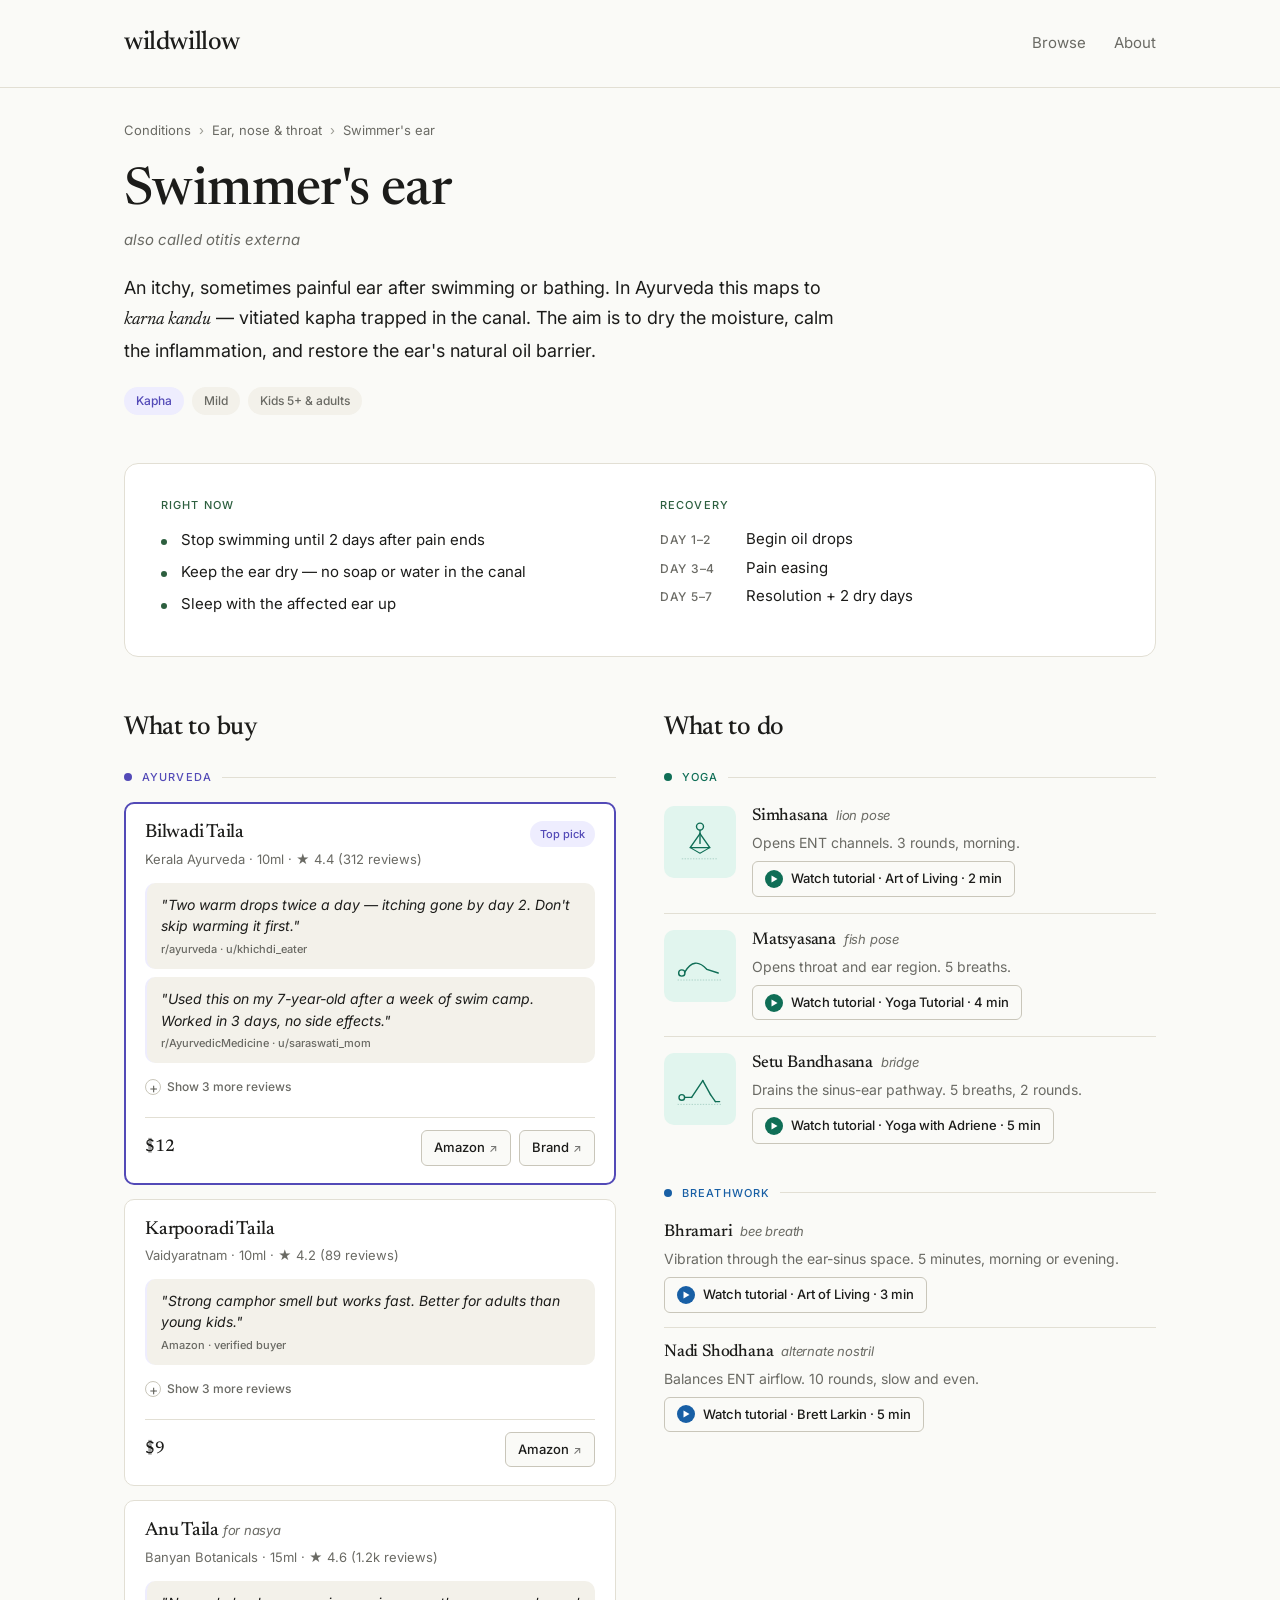
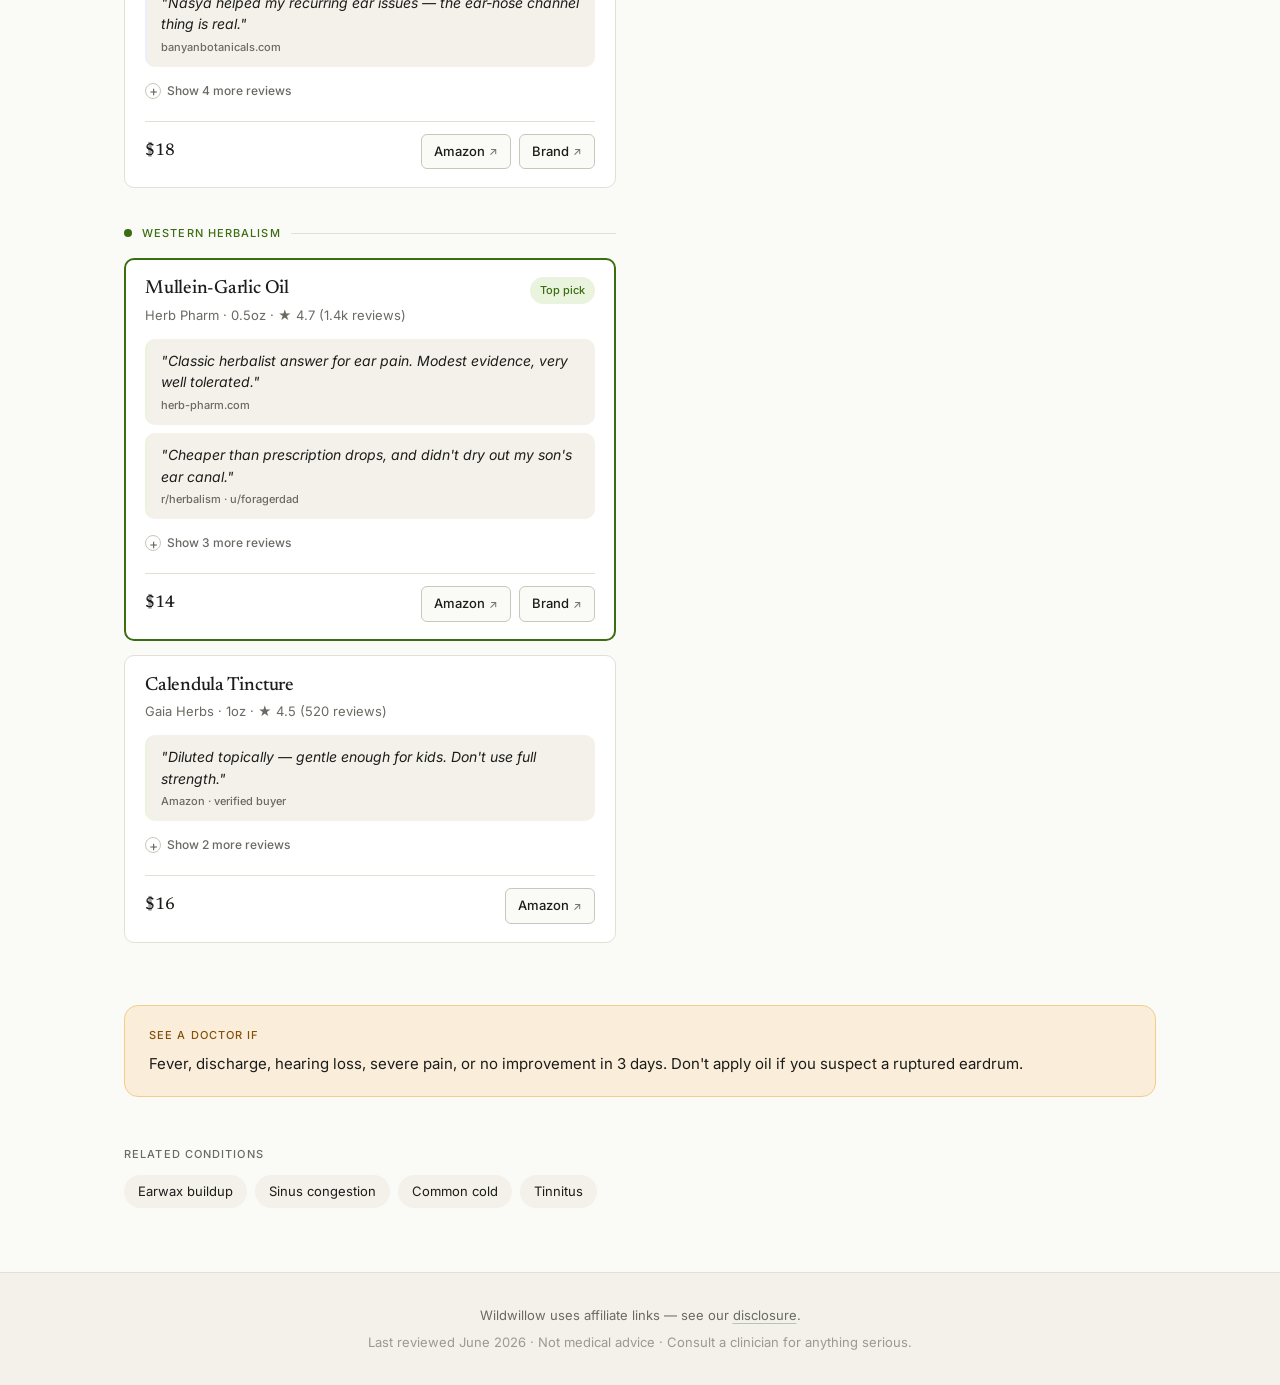
==== swimmers-ear.html @ ef9f28b6 "Add files via upload" ====
<!DOCTYPE html>
<html lang="en">
<head>
  <meta charset="UTF-8">
  <meta name="viewport" content="width=device-width, initial-scale=1.0">
  <title>Swimmer's ear — wildwillow</title>
  <meta name="description" content="Natural and integrative remedies for swimmer's ear in children — ayurveda, western herbalism, yoga and breathwork.">
  <link rel="preconnect" href="https://fonts.googleapis.com">
  <link rel="preconnect" href="https://fonts.gstatic.com" crossorigin>
  <link href="https://fonts.googleapis.com/css2?family=Newsreader:opsz,wght@6..72,400;6..72,500;6..72,600&family=Inter:wght@400;500;600&display=swap" rel="stylesheet">
  <link rel="stylesheet" href="styles.css">
</head>
<body>

  <header class="site-header">
    <div class="container header-inner">
      <a href="index.html" class="logo">wildwillow</a>
      <nav class="site-nav">
        <a href="index.html">Browse</a>
        <a href="#">About</a>
      </nav>
    </div>
  </header>

  <main class="container">

    <nav class="breadcrumb" aria-label="Breadcrumb">
      <a href="index.html">Conditions</a>
      <span class="sep">›</span>
      <a href="#">Ear, nose &amp; throat</a>
      <span class="sep">›</span>
      <span aria-current="page">Swimmer's ear</span>
    </nav>

    <header class="condition-header">
      <h1>Swimmer's ear</h1>
      <p class="also-known-as">also called otitis externa</p>
      <p class="description">
        An itchy, sometimes painful ear after swimming or bathing. In Ayurveda this maps to <em>karna kandu</em> — vitiated kapha trapped in the canal. The aim is to dry the moisture, calm the inflammation, and restore the ear's natural oil barrier.
      </p>
      <div class="tags">
        <span class="tag tag-dosha">Kapha</span>
        <span class="tag">Mild</span>
        <span class="tag">Kids 5+ &amp; adults</span>
      </div>
    </header>

    <div class="prelude-grid">
      <section class="prelude-block">
        <p class="section-label">Right now</p>
        <ul class="bullet-list">
          <li>Stop swimming until 2 days after pain ends</li>
          <li>Keep the ear dry — no soap or water in the canal</li>
          <li>Sleep with the affected ear up</li>
        </ul>
      </section>
      <section class="prelude-block">
        <p class="section-label">Recovery</p>
        <ol class="timeline">
          <li><span class="day">Day 1–2</span><span class="event">Begin oil drops</span></li>
          <li><span class="day">Day 3–4</span><span class="event">Pain easing</span></li>
          <li><span class="day">Day 5–7</span><span class="event">Resolution + 2 dry days</span></li>
        </ol>
      </section>
    </div>

    <div class="results-grid">

      <section class="column">
        <h2 class="column-title">What to buy</h2>

        <div class="modality" data-modality="ayurveda">
          <header class="modality-header">
            <span class="modality-dot"></span>
            <span class="modality-name">Ayurveda</span>
            <span class="modality-rule"></span>
          </header>

          <article class="product top-pick">
            <header class="product-header">
              <div>
                <h3>Bilwadi Taila</h3>
                <p class="product-meta">Kerala Ayurveda · 10ml · ★ 4.4 (312 reviews)</p>
              </div>
              <span class="pill pill-top">Top pick</span>
            </header>

            <div class="reviews">
              <blockquote class="review">
                <p>"Two warm drops twice a day — itching gone by day 2. Don't skip warming it first."</p>
                <cite>r/ayurveda · u/khichdi_eater</cite>
              </blockquote>
              <blockquote class="review">
                <p>"Used this on my 7-year-old after a week of swim camp. Worked in 3 days, no side effects."</p>
                <cite>r/AyurvedicMedicine · u/saraswati_mom</cite>
              </blockquote>
              <details class="more-reviews">
                <summary>Show 3 more reviews</summary>
                <blockquote class="review">
                  <p>"Authentic Ashtanga Hridaya formulation. Sesame base coats the canal effectively."</p>
                  <cite>keralaayurveda.us</cite>
                </blockquote>
                <blockquote class="review">
                  <p>"Pediatrician approved this as a follow-up after antibiotics didn't fully clear it."</p>
                  <cite>r/ParentingNatural · u/three_kids_mom</cite>
                </blockquote>
                <blockquote class="review">
                  <p>"Strong smell from the wood apple. Worth it — daughter said the itch stopped overnight."</p>
                  <cite>r/ayurveda · u/herbal_dad</cite>
                </blockquote>
              </details>
            </div>

            <footer class="product-footer">
              <span class="price">$12</span>
              <div class="cta-row">
                <a class="cta" href="https://www.amazon.com/s?k=bilwadi+taila+kerala+ayurveda" target="_blank" rel="noopener">Amazon <span class="arrow">↗</span></a>
                <a class="cta" href="https://keralaayurveda.us" target="_blank" rel="noopener">Brand <span class="arrow">↗</span></a>
              </div>
            </footer>
          </article>

          <article class="product">
            <header class="product-header">
              <div>
                <h3>Karpooradi Taila</h3>
                <p class="product-meta">Vaidyaratnam · 10ml · ★ 4.2 (89 reviews)</p>
              </div>
            </header>

            <div class="reviews">
              <blockquote class="review">
                <p>"Strong camphor smell but works fast. Better for adults than young kids."</p>
                <cite>Amazon · verified buyer</cite>
              </blockquote>
              <details class="more-reviews">
                <summary>Show 3 more reviews</summary>
                <blockquote class="review">
                  <p>"More heating than bilwadi. I use it when there's actual pain, not just itching."</p>
                  <cite>r/ayurveda · u/agni_researcher</cite>
                </blockquote>
                <blockquote class="review">
                  <p>"Traditional Kerala preparation. Camphor and clove combine for fast pain relief."</p>
                  <cite>vaidyaratnam.com</cite>
                </blockquote>
                <blockquote class="review">
                  <p>"Pain relief in hours, not days. My go-to for acute ear discomfort."</p>
                  <cite>Amazon · verified buyer</cite>
                </blockquote>
              </details>
            </div>

            <footer class="product-footer">
              <span class="price">$9</span>
              <div class="cta-row">
                <a class="cta" href="https://www.amazon.com/s?k=karpooradi+taila" target="_blank" rel="noopener">Amazon <span class="arrow">↗</span></a>
              </div>
            </footer>
          </article>

          <article class="product">
            <header class="product-header">
              <div>
                <h3>Anu Taila <span class="qualifier">for nasya</span></h3>
                <p class="product-meta">Banyan Botanicals · 15ml · ★ 4.6 (1.2k reviews)</p>
              </div>
            </header>

            <div class="reviews">
              <blockquote class="review">
                <p>"Nasya helped my recurring ear issues — the ear-nose channel thing is real."</p>
                <cite>banyanbotanicals.com</cite>
              </blockquote>
              <details class="more-reviews">
                <summary>Show 4 more reviews</summary>
                <blockquote class="review">
                  <p>"Don't expect immediate ear relief — this is preventive maintenance, not acute treatment."</p>
                  <cite>r/ayurveda · u/dosha_balanced</cite>
                </blockquote>
                <blockquote class="review">
                  <p>"Used daily during monsoon season, no more sinus issues that lead to ear problems."</p>
                  <cite>Amazon · verified buyer</cite>
                </blockquote>
                <blockquote class="review">
                  <p>"The 33-herb formulation is the real deal. Smell is distinctive but tolerable."</p>
                  <cite>r/AyurvedicMedicine · u/vata_practitioner</cite>
                </blockquote>
                <blockquote class="review">
                  <p>"Daily ritual transformed my chronic ENT issues. Takes a few weeks to feel the shift."</p>
                  <cite>banyanbotanicals.com</cite>
                </blockquote>
              </details>
            </div>

            <footer class="product-footer">
              <span class="price">$18</span>
              <div class="cta-row">
                <a class="cta" href="https://www.amazon.com/s?k=anu+taila+banyan+botanicals" target="_blank" rel="noopener">Amazon <span class="arrow">↗</span></a>
                <a class="cta" href="https://www.banyanbotanicals.com" target="_blank" rel="noopener">Brand <span class="arrow">↗</span></a>
              </div>
            </footer>
          </article>
        </div>

        <div class="modality" data-modality="herbalism">
          <header class="modality-header">
            <span class="modality-dot"></span>
            <span class="modality-name">Western herbalism</span>
            <span class="modality-rule"></span>
          </header>

          <article class="product top-pick">
            <header class="product-header">
              <div>
                <h3>Mullein-Garlic Oil</h3>
                <p class="product-meta">Herb Pharm · 0.5oz · ★ 4.7 (1.4k reviews)</p>
              </div>
              <span class="pill pill-top">Top pick</span>
            </header>

            <div class="reviews">
              <blockquote class="review">
                <p>"Classic herbalist answer for ear pain. Modest evidence, very well tolerated."</p>
                <cite>herb-pharm.com</cite>
              </blockquote>
              <blockquote class="review">
                <p>"Cheaper than prescription drops, and didn't dry out my son's ear canal."</p>
                <cite>r/herbalism · u/foragerdad</cite>
              </blockquote>
              <details class="more-reviews">
                <summary>Show 3 more reviews</summary>
                <blockquote class="review">
                  <p>"Our pediatrician actually recommended this for non-severe cases."</p>
                  <cite>r/Parenting · u/two_under_three</cite>
                </blockquote>
                <blockquote class="review">
                  <p>"Garlic smell is strong but kids tolerate it. Glycerin base feels soothing."</p>
                  <cite>Amazon · verified buyer</cite>
                </blockquote>
                <blockquote class="review">
                  <p>"Used at first sign of discomfort. Stops it from becoming a full infection."</p>
                  <cite>r/AlternativeHealth · u/herbalist_mom</cite>
                </blockquote>
              </details>
            </div>

            <footer class="product-footer">
              <span class="price">$14</span>
              <div class="cta-row">
                <a class="cta" href="https://www.amazon.com/s?k=mullein+garlic+oil+herb+pharm" target="_blank" rel="noopener">Amazon <span class="arrow">↗</span></a>
                <a class="cta" href="https://www.herb-pharm.com" target="_blank" rel="noopener">Brand <span class="arrow">↗</span></a>
              </div>
            </footer>
          </article>

          <article class="product">
            <header class="product-header">
              <div>
                <h3>Calendula Tincture</h3>
                <p class="product-meta">Gaia Herbs · 1oz · ★ 4.5 (520 reviews)</p>
              </div>
            </header>

            <div class="reviews">
              <blockquote class="review">
                <p>"Diluted topically — gentle enough for kids. Don't use full strength."</p>
                <cite>Amazon · verified buyer</cite>
              </blockquote>
              <details class="more-reviews">
                <summary>Show 2 more reviews</summary>
                <blockquote class="review">
                  <p>"External use only around the ear region. Anti-inflammatory and soothing."</p>
                  <cite>r/herbalism · u/wildcrafter</cite>
                </blockquote>
                <blockquote class="review">
                  <p>"Worked for my toddler's red, irritated ear after a long pool day."</p>
                  <cite>r/Mommit · u/poolside_summer</cite>
                </blockquote>
              </details>
            </div>

            <footer class="product-footer">
              <span class="price">$16</span>
              <div class="cta-row">
                <a class="cta" href="https://www.amazon.com/s?k=calendula+tincture+gaia+herbs" target="_blank" rel="noopener">Amazon <span class="arrow">↗</span></a>
              </div>
            </footer>
          </article>
        </div>
      </section>

      <section class="column">
        <h2 class="column-title">What to do</h2>

        <div class="modality" data-modality="yoga">
          <header class="modality-header">
            <span class="modality-dot"></span>
            <span class="modality-name">Yoga</span>
            <span class="modality-rule"></span>
          </header>

          <ul class="practices practices-yoga">
            <li>
              <div class="pose-illustration">
                <svg viewBox="0 0 80 80" aria-hidden="true">
                  <circle cx="40" cy="18" r="5" fill="none" stroke="currentColor" stroke-width="2"/>
                  <line x1="40" y1="23" x2="40" y2="42" stroke="currentColor" stroke-width="2" stroke-linecap="round"/>
                  <line x1="40" y1="28" x2="26" y2="48" stroke="currentColor" stroke-width="2" stroke-linecap="round"/>
                  <line x1="40" y1="28" x2="54" y2="48" stroke="currentColor" stroke-width="2" stroke-linecap="round"/>
                  <path d="M 26 48 L 40 56 L 54 48 Z" fill="none" stroke="currentColor" stroke-width="1.5" stroke-linejoin="round"/>
                  <line x1="14" y1="64" x2="66" y2="64" stroke="currentColor" stroke-width="1" stroke-dasharray="2 2" opacity="0.35"/>
                </svg>
              </div>
              <div class="practice-text">
                <h3>Simhasana <span class="english">lion pose</span></h3>
                <p>Opens ENT channels. 3 rounds, morning.</p>
                <a class="video-link" href="https://www.youtube.com/watch?v=QlHriDjj7O8" target="_blank" rel="noopener">
                  <span class="play-icon" aria-hidden="true">
                    <svg viewBox="0 0 20 20"><path d="M5 3 L17 10 L5 17 Z" fill="currentColor"/></svg>
                  </span>
                  <span>Watch tutorial · Art of Living · 2 min</span>
                </a>
              </div>
            </li>

            <li>
              <div class="pose-illustration">
                <svg viewBox="0 0 80 80" aria-hidden="true">
                  <circle cx="14" cy="50" r="4.5" fill="none" stroke="currentColor" stroke-width="2"/>
                  <path d="M 18 49 Q 32 25 50 45 L 66 50" fill="none" stroke="currentColor" stroke-width="2" stroke-linecap="round"/>
                  <line x1="8" y1="60" x2="72" y2="60" stroke="currentColor" stroke-width="1" stroke-dasharray="2 2" opacity="0.35"/>
                </svg>
              </div>
              <div class="practice-text">
                <h3>Matsyasana <span class="english">fish pose</span></h3>
                <p>Opens throat and ear region. 5 breaths.</p>
                <a class="video-link" href="https://www.youtube.com/watch?v=DEMd1dJTEpg" target="_blank" rel="noopener">
                  <span class="play-icon" aria-hidden="true">
                    <svg viewBox="0 0 20 20"><path d="M5 3 L17 10 L5 17 Z" fill="currentColor"/></svg>
                  </span>
                  <span>Watch tutorial · Yoga Tutorial · 4 min</span>
                </a>
              </div>
            </li>

            <li>
              <div class="pose-illustration">
                <svg viewBox="0 0 80 80" aria-hidden="true">
                  <circle cx="14" cy="52" r="4" fill="none" stroke="currentColor" stroke-width="2"/>
                  <line x1="18" y1="52" x2="28" y2="52" stroke="currentColor" stroke-width="2" stroke-linecap="round"/>
                  <line x1="28" y1="52" x2="44" y2="28" stroke="currentColor" stroke-width="2" stroke-linecap="round"/>
                  <line x1="44" y1="28" x2="55" y2="48" stroke="currentColor" stroke-width="2" stroke-linecap="round"/>
                  <line x1="55" y1="48" x2="62" y2="58" stroke="currentColor" stroke-width="2" stroke-linecap="round"/>
                  <line x1="62" y1="58" x2="68" y2="58" stroke="currentColor" stroke-width="2" stroke-linecap="round"/>
                  <line x1="8" y1="62" x2="72" y2="62" stroke="currentColor" stroke-width="1" stroke-dasharray="2 2" opacity="0.35"/>
                </svg>
              </div>
              <div class="practice-text">
                <h3>Setu Bandhasana <span class="english">bridge</span></h3>
                <p>Drains the sinus-ear pathway. 5 breaths, 2 rounds.</p>
                <a class="video-link" href="https://www.youtube.com/watch?v=NnbvPeAIhmA" target="_blank" rel="noopener">
                  <span class="play-icon" aria-hidden="true">
                    <svg viewBox="0 0 20 20"><path d="M5 3 L17 10 L5 17 Z" fill="currentColor"/></svg>
                  </span>
                  <span>Watch tutorial · Yoga with Adriene · 5 min</span>
                </a>
              </div>
            </li>
          </ul>
        </div>

        <div class="modality" data-modality="breathwork">
          <header class="modality-header">
            <span class="modality-dot"></span>
            <span class="modality-name">Breathwork</span>
            <span class="modality-rule"></span>
          </header>

          <ul class="practices practices-breath">
            <li>
              <div class="practice-text">
                <h3>Bhramari <span class="english">bee breath</span></h3>
                <p>Vibration through the ear-sinus space. 5 minutes, morning or evening.</p>
                <a class="video-link" href="https://www.youtube.com/watch?v=KkurfEQrg94" target="_blank" rel="noopener">
                  <span class="play-icon" aria-hidden="true">
                    <svg viewBox="0 0 20 20"><path d="M5 3 L17 10 L5 17 Z" fill="currentColor"/></svg>
                  </span>
                  <span>Watch tutorial · Art of Living · 3 min</span>
                </a>
              </div>
            </li>
            <li>
              <div class="practice-text">
                <h3>Nadi Shodhana <span class="english">alternate nostril</span></h3>
                <p>Balances ENT airflow. 10 rounds, slow and even.</p>
                <a class="video-link" href="https://www.youtube.com/watch?v=RH3n55NnJg8" target="_blank" rel="noopener">
                  <span class="play-icon" aria-hidden="true">
                    <svg viewBox="0 0 20 20"><path d="M5 3 L17 10 L5 17 Z" fill="currentColor"/></svg>
                  </span>
                  <span>Watch tutorial · Brett Larkin · 5 min</span>
                </a>
              </div>
            </li>
          </ul>
        </div>
      </section>

    </div>

    <aside class="doctor-callout" role="note">
      <p class="callout-label">See a doctor if</p>
      <p>Fever, discharge, hearing loss, severe pain, or no improvement in 3 days. Don't apply oil if you suspect a ruptured eardrum.</p>
    </aside>

    <section class="related">
      <p class="section-label">Related conditions</p>
      <div class="chips">
        <a href="#" class="chip">Earwax buildup</a>
        <a href="#" class="chip">Sinus congestion</a>
        <a href="#" class="chip">Common cold</a>
        <a href="#" class="chip">Tinnitus</a>
      </div>
    </section>

  </main>

  <footer class="site-footer">
    <div class="container">
      <p>Wildwillow uses affiliate links — see our <a href="#">disclosure</a>.</p>
      <p class="footer-meta">Last reviewed June 2026 · Not medical advice · Consult a clinician for anything serious.</p>
    </div>
  </footer>

</body>
</html>
---- styles.css ----
:root {
  --bg: #fafaf7;
  --surface: #ffffff;
  --surface-subtle: #f3f1ea;
  --text: #1c1c1a;
  --text-muted: #6a6a64;
  --text-dim: #9a9a92;
  --border: #e2dfd4;
  --border-strong: #c9c6ba;
  --accent: #2d5f3f;

  --ayurveda: #534ab7;
  --ayurveda-soft: #eeedfe;
  --herbalism: #3b6d11;
  --herbalism-soft: #eaf3de;
  --yoga: #0f6e56;
  --yoga-soft: #e1f5ee;
  --breathwork: #185fa5;
  --breathwork-soft: #e6f1fb;

  --warning: #854f0b;
  --warning-bg: #faeeda;
  --warning-border: #f0d089;

  --radius: 10px;
  --radius-lg: 14px;
}

* { box-sizing: border-box; margin: 0; padding: 0; }

html { -webkit-font-smoothing: antialiased; -moz-osx-font-smoothing: grayscale; }

body {
  font-family: 'Inter', system-ui, -apple-system, sans-serif;
  font-size: 17px;
  line-height: 1.65;
  color: var(--text);
  background: var(--bg);
}

a {
  color: var(--accent);
  text-decoration: underline;
  text-decoration-color: rgba(45, 95, 63, 0.3);
  text-underline-offset: 3px;
  transition: text-decoration-color 0.15s ease;
}

a:hover { text-decoration-color: var(--accent); }

h1, h2, h3 {
  font-family: 'Newsreader', Georgia, serif;
  font-weight: 500;
  letter-spacing: -0.012em;
  color: var(--text);
}

em {
  font-family: 'Newsreader', Georgia, serif;
  font-style: italic;
  font-size: 1.02em;
}

.container {
  max-width: 1080px;
  margin: 0 auto;
  padding: 0 24px;
}

/* ===== Site header ===== */

.site-header {
  border-bottom: 1px solid var(--border);
  background: var(--bg);
}

.header-inner {
  display: flex;
  align-items: center;
  justify-content: space-between;
  padding-top: 22px;
  padding-bottom: 22px;
}

.logo {
  font-family: 'Newsreader', Georgia, serif;
  font-size: 26px;
  font-weight: 500;
  color: var(--text);
  text-decoration: none;
  letter-spacing: -0.015em;
}

.site-nav { display: flex; gap: 28px; }
.site-nav a { font-size: 15px; color: var(--text-muted); text-decoration: none; }
.site-nav a:hover { color: var(--text); }

/* ===== Breadcrumb ===== */

.breadcrumb {
  display: flex;
  align-items: center;
  gap: 8px;
  flex-wrap: wrap;
  font-size: 13px;
  color: var(--text-muted);
  margin-top: 32px;
  margin-bottom: 24px;
}

.breadcrumb a { color: var(--text-muted); text-decoration: none; }
.breadcrumb a:hover { color: var(--text); }
.breadcrumb .sep { color: var(--text-dim); }

/* ===== Condition header ===== */

.condition-header {
  margin-bottom: 48px;
  max-width: 720px;
}

.condition-header h1 {
  font-size: 44px;
  line-height: 1.05;
  margin-bottom: 8px;
}

.also-known-as {
  font-size: 15px;
  color: var(--text-muted);
  font-style: italic;
  margin-bottom: 20px;
}

.description {
  font-size: 18px;
  line-height: 1.7;
  color: var(--text);
  margin-bottom: 20px;
}

.tags { display: flex; gap: 8px; flex-wrap: wrap; }

.tag {
  display: inline-flex;
  align-items: center;
  padding: 4px 12px;
  border-radius: 999px;
  font-size: 12px;
  font-weight: 500;
  background: var(--surface-subtle);
  color: var(--text-muted);
}

.tag-dosha { background: var(--ayurveda-soft); color: var(--ayurveda); }

/* ===== Prelude blocks ===== */

.prelude-grid {
  display: grid;
  grid-template-columns: 1fr;
  gap: 24px;
  margin-bottom: 56px;
  padding: 28px;
  background: var(--surface);
  border: 1px solid var(--border);
  border-radius: var(--radius-lg);
}

.prelude-block { min-width: 0; }

.section-label {
  font-size: 11px;
  font-weight: 500;
  text-transform: uppercase;
  letter-spacing: 0.1em;
  color: var(--accent);
  margin-bottom: 14px;
}

.bullet-list { list-style: none; }

.bullet-list li {
  position: relative;
  padding-left: 20px;
  margin-bottom: 8px;
  font-size: 15px;
  line-height: 1.6;
}

.bullet-list li::before {
  content: '';
  position: absolute;
  left: 0;
  top: 11px;
  width: 6px;
  height: 6px;
  border-radius: 50%;
  background: var(--accent);
}

.timeline { list-style: none; }

.timeline li {
  display: flex;
  gap: 16px;
  align-items: baseline;
  margin-bottom: 6px;
  font-size: 15px;
}

.timeline .day {
  font-size: 12px;
  font-weight: 500;
  color: var(--text-muted);
  text-transform: uppercase;
  letter-spacing: 0.06em;
  min-width: 70px;
  flex-shrink: 0;
}

.timeline .event { line-height: 1.5; }

/* ===== Results grid ===== */

.results-grid {
  display: grid;
  grid-template-columns: 1fr;
  gap: 48px;
  margin-bottom: 48px;
}

.column-title {
  font-size: 26px;
  line-height: 1.2;
  margin-bottom: 24px;
}

/* ===== Modality sections ===== */

.modality { margin-bottom: 36px; }
.modality:last-child { margin-bottom: 0; }

.modality-header {
  display: flex;
  align-items: center;
  gap: 10px;
  margin-bottom: 16px;
}

.modality-dot {
  width: 8px;
  height: 8px;
  border-radius: 50%;
  flex-shrink: 0;
}

.modality-name {
  font-size: 11px;
  font-weight: 500;
  text-transform: uppercase;
  letter-spacing: 0.1em;
  white-space: nowrap;
}

.modality-rule {
  flex: 1;
  height: 1px;
  background: var(--border);
}

.modality[data-modality="ayurveda"] .modality-dot { background: var(--ayurveda); }
.modality[data-modality="ayurveda"] .modality-name { color: var(--ayurveda); }

.modality[data-modality="herbalism"] .modality-dot { background: var(--herbalism); }
.modality[data-modality="herbalism"] .modality-name { color: var(--herbalism); }

.modality[data-modality="yoga"] .modality-dot { background: var(--yoga); }
.modality[data-modality="yoga"] .modality-name { color: var(--yoga); }

.modality[data-modality="breathwork"] .modality-dot { background: var(--breathwork); }
.modality[data-modality="breathwork"] .modality-name { color: var(--breathwork); }

/* ===== Product cards ===== */

.product {
  background: var(--surface);
  border: 1px solid var(--border);
  border-radius: var(--radius);
  padding: 18px 20px;
  margin-bottom: 14px;
  transition: border-color 0.15s;
}

.product:hover { border-color: var(--border-strong); }

.product.top-pick {
  border-width: 2px;
  padding: 17px 19px;
}

.modality[data-modality="ayurveda"] .product.top-pick { border-color: var(--ayurveda); }
.modality[data-modality="herbalism"] .product.top-pick { border-color: var(--herbalism); }

.product-header {
  display: flex;
  justify-content: space-between;
  align-items: flex-start;
  gap: 12px;
  margin-bottom: 12px;
}

.product-header h3 {
  font-size: 19px;
  line-height: 1.25;
  margin-bottom: 4px;
}

.product-header .qualifier {
  font-family: 'Inter', sans-serif;
  font-size: 13px;
  font-weight: 400;
  color: var(--text-muted);
  font-style: italic;
}

.product-meta {
  font-size: 13px;
  color: var(--text-muted);
}

.pill {
  display: inline-flex;
  align-items: center;
  padding: 4px 10px;
  border-radius: 999px;
  font-size: 11px;
  font-weight: 500;
  white-space: nowrap;
  flex-shrink: 0;
}

.modality[data-modality="ayurveda"] .pill-top {
  background: var(--ayurveda-soft);
  color: var(--ayurveda);
}

.modality[data-modality="herbalism"] .pill-top {
  background: var(--herbalism-soft);
  color: var(--herbalism);
}

/* ===== Reviews ===== */

.reviews {
  margin-bottom: 14px;
}

.review {
  background: var(--surface-subtle);
  border-radius: var(--radius);
  padding: 11px 14px;
  margin-bottom: 8px;
  font-size: 14px;
  line-height: 1.55;
  border-left: 2px solid transparent;
  transition: border-left-color 0.15s;
}

.review:last-child { margin-bottom: 0; }

.modality[data-modality="ayurveda"] .review { border-left-color: var(--ayurveda-soft); }
.modality[data-modality="herbalism"] .review { border-left-color: var(--herbalism-soft); }

.review p {
  font-style: italic;
  color: var(--text);
  margin-bottom: 4px;
}

.review cite {
  display: block;
  font-size: 11px;
  font-style: normal;
  color: var(--text-muted);
  font-weight: 500;
}

.more-reviews {
  margin-top: 8px;
}

.more-reviews summary {
  cursor: pointer;
  font-size: 12px;
  font-weight: 500;
  color: var(--text-muted);
  padding: 6px 0;
  list-style: none;
  display: inline-flex;
  align-items: center;
  gap: 6px;
  user-select: none;
}

.more-reviews summary::-webkit-details-marker { display: none; }

.more-reviews summary::before {
  content: '+';
  font-size: 14px;
  font-weight: 400;
  width: 14px;
  height: 14px;
  display: inline-flex;
  align-items: center;
  justify-content: center;
  border: 1px solid var(--border-strong);
  border-radius: 50%;
  transition: all 0.15s;
}

.more-reviews[open] summary::before { content: '−'; }

.more-reviews summary:hover { color: var(--text); }

.more-reviews summary:hover::before {
  border-color: var(--text);
  color: var(--text);
}

.more-reviews[open] > .review { margin-top: 8px; }

.product-footer {
  display: flex;
  justify-content: space-between;
  align-items: center;
  gap: 12px;
  margin-top: 4px;
  padding-top: 12px;
  border-top: 1px solid var(--border);
}

.price {
  font-size: 17px;
  font-weight: 500;
  font-family: 'Newsreader', Georgia, serif;
}

.cta-row { display: flex; gap: 8px; }

.cta {
  display: inline-flex;
  align-items: center;
  gap: 4px;
  padding: 6px 12px;
  border: 1px solid var(--border-strong);
  border-radius: 6px;
  font-size: 13px;
  font-weight: 500;
  color: var(--text);
  text-decoration: none;
  background: var(--bg);
  transition: all 0.15s;
}

.cta:hover { border-color: var(--text); background: var(--surface-subtle); }
.cta .arrow { font-size: 11px; opacity: 0.6; }

/* ===== Yoga practices with pose illustrations ===== */

.practices { list-style: none; }

.practices-yoga li {
  display: flex;
  gap: 16px;
  align-items: flex-start;
  padding: 16px 0;
  border-bottom: 1px solid var(--border);
}

.practices-yoga li:last-child { border-bottom: none; padding-bottom: 4px; }
.practices-yoga li:first-child { padding-top: 4px; }

.pose-illustration {
  flex-shrink: 0;
  width: 72px;
  height: 72px;
  background: var(--yoga-soft);
  border-radius: var(--radius);
  display: flex;
  align-items: center;
  justify-content: center;
  color: var(--yoga);
  padding: 8px;
}

.pose-illustration svg {
  width: 100%;
  height: 100%;
}

.practice-text {
  flex: 1;
  min-width: 0;
}

.practice-text h3 {
  font-size: 17px;
  margin-bottom: 4px;
  line-height: 1.3;
}

.practice-text .english {
  font-family: 'Inter', sans-serif;
  font-size: 13px;
  font-weight: 400;
  color: var(--text-muted);
  font-style: italic;
  margin-left: 4px;
}

.practice-text p {
  font-size: 14px;
  color: var(--text-muted);
  line-height: 1.5;
}

/* ===== Breathwork practices with video links ===== */

.practices-breath li {
  padding: 14px 0;
  border-bottom: 1px solid var(--border);
}

.practices-breath li:last-child { border-bottom: none; padding-bottom: 4px; }
.practices-breath li:first-child { padding-top: 4px; }

.video-link {
  display: inline-flex;
  align-items: center;
  gap: 8px;
  margin-top: 8px;
  padding: 6px 12px;
  border: 1px solid var(--border-strong);
  border-radius: 6px;
  font-size: 13px;
  font-weight: 500;
  color: var(--text);
  text-decoration: none;
  background: var(--bg);
  transition: all 0.15s;
}

.modality[data-modality="yoga"] .video-link:hover {
  border-color: var(--yoga);
  background: var(--yoga-soft);
  color: var(--yoga);
}

.modality[data-modality="breathwork"] .video-link:hover {
  border-color: var(--breathwork);
  background: var(--breathwork-soft);
  color: var(--breathwork);
}

.play-icon {
  display: inline-flex;
  align-items: center;
  justify-content: center;
  width: 18px;
  height: 18px;
  border-radius: 50%;
  color: white;
  flex-shrink: 0;
}

.modality[data-modality="yoga"] .play-icon { background: var(--yoga); }
.modality[data-modality="breathwork"] .play-icon { background: var(--breathwork); }

.play-icon svg {
  width: 10px;
  height: 10px;
}

/* ===== Doctor callout ===== */

.doctor-callout {
  background: var(--warning-bg);
  border: 1px solid var(--warning-border);
  border-radius: var(--radius-lg);
  padding: 20px 24px;
  margin-bottom: 48px;
}

.callout-label {
  font-size: 11px;
  font-weight: 500;
  text-transform: uppercase;
  letter-spacing: 0.1em;
  color: var(--warning);
  margin-bottom: 8px;
}

.doctor-callout p:last-child {
  font-size: 15px;
  line-height: 1.6;
  color: var(--text);
}

/* ===== Related conditions ===== */

.related { margin-bottom: 64px; }
.related .section-label { color: var(--text-muted); margin-bottom: 12px; }

.chips { display: flex; flex-wrap: wrap; gap: 8px; }

.chip {
  display: inline-flex;
  align-items: center;
  padding: 6px 14px;
  border-radius: 999px;
  background: var(--surface-subtle);
  font-size: 13px;
  color: var(--text);
  text-decoration: none;
  transition: background 0.15s;
}

.chip:hover { background: var(--border); }

/* ===== Site footer ===== */

.site-footer {
  border-top: 1px solid var(--border);
  background: var(--surface-subtle);
  padding: 32px 0;
  margin-top: 32px;
}

.site-footer p {
  font-size: 13px;
  color: var(--text-muted);
  text-align: center;
  line-height: 1.6;
}

.site-footer a { color: var(--text-muted); }

.site-footer .footer-meta {
  margin-top: 6px;
  color: var(--text-dim);
}

/* ===== Responsive ===== */

@media (min-width: 720px) {
  .prelude-grid {
    grid-template-columns: 1fr 1fr;
    gap: 40px;
    padding: 32px 36px;
  }
}

@media (min-width: 920px) {
  .results-grid {
    grid-template-columns: 1fr 1fr;
    gap: 48px;
  }

  .condition-header h1 { font-size: 52px; }
}

@media (max-width: 520px) {
  .container { padding: 0 18px; }

  .condition-header h1 { font-size: 34px; }
  .description { font-size: 16px; }

  .header-inner { padding-top: 18px; padding-bottom: 18px; }
  .logo { font-size: 22px; }

  .product-footer { flex-direction: column; align-items: flex-start; }

  .practices-yoga li { gap: 12px; }
  .pose-illustration { width: 60px; height: 60px; }
}

/* =====================================
   LANDING PAGE
   ===================================== */

.landing { padding: 0; }

/* ===== Hero ===== */

.hero {
  padding: 64px 0 80px;
  border-bottom: 1px solid var(--border);
}

.hero-inner {
  max-width: 720px;
  text-align: center;
}

.hero h1, .hero-headline {
  font-family: 'Newsreader', Georgia, serif;
  font-weight: 500;
  font-size: 40px;
  line-height: 1.15;
  letter-spacing: -0.018em;
  margin-bottom: 48px;
  max-width: 720px;
  margin-left: auto;
  margin-right: auto;
  color: var(--text);
}

.search-prompt {
  font-size: 16px;
  color: var(--text-muted);
  margin-bottom: 14px;
}

.search-wrapper {
  max-width: 560px;
  margin: 0 auto;
  position: relative;
}

.search-input-wrap {
  display: flex;
  align-items: center;
  background: var(--surface);
  border: 2px solid var(--border-strong);
  border-radius: 14px;
  padding: 0 18px;
  transition: border-color 0.15s, box-shadow 0.15s;
}

.search-input-wrap:focus-within {
  border-color: var(--accent);
  box-shadow: 0 0 0 4px rgba(45, 95, 63, 0.08);
}

.search-icon {
  width: 20px;
  height: 20px;
  color: var(--text-muted);
  flex-shrink: 0;
}

#search-input {
  flex: 1;
  border: none;
  outline: none;
  background: transparent;
  padding: 18px 14px;
  font-family: inherit;
  font-size: 17px;
  color: var(--text);
  min-width: 0;
}

#search-input::placeholder {
  color: var(--text-dim);
  font-style: italic;
}

.search-results {
  position: absolute;
  top: calc(100% + 8px);
  left: 0;
  right: 0;
  background: var(--surface);
  border: 1px solid var(--border);
  border-radius: 12px;
  box-shadow: 0 12px 32px rgba(0, 0, 0, 0.08), 0 4px 8px rgba(0, 0, 0, 0.04);
  z-index: 10;
  overflow: hidden;
  text-align: left;
}

.result-item {
  display: flex;
  justify-content: space-between;
  align-items: center;
  gap: 16px;
  padding: 14px 20px;
  border-bottom: 1px solid var(--border);
  text-decoration: none;
  color: var(--text);
  transition: background 0.1s;
}

.result-item:last-child { border-bottom: none; }
.result-item:hover { background: var(--surface-subtle); }

.result-item.result-disabled {
  cursor: default;
  opacity: 0.55;
}

.result-item.result-disabled:hover { background: var(--surface); }

.result-text { min-width: 0; }

.result-name {
  font-size: 15px;
  font-weight: 500;
  line-height: 1.3;
  color: var(--text);
}

.result-region {
  font-size: 12px;
  color: var(--text-muted);
  margin-top: 2px;
}

.result-status {
  font-size: 11px;
  font-weight: 500;
  padding: 3px 10px;
  border-radius: 999px;
  background: var(--surface-subtle);
  color: var(--text-muted);
  white-space: nowrap;
  flex-shrink: 0;
}

.result-status-available {
  background: rgba(45, 95, 63, 0.08);
  color: var(--accent);
}

.result-empty {
  padding: 16px 20px;
  font-size: 14px;
  color: var(--text-muted);
  text-align: center;
}

.search-hint {
  margin-top: 18px;
  font-size: 13px;
  color: var(--text-dim);
  text-align: center;
}

.hint-link {
  background: none;
  border: none;
  padding: 0;
  margin: 0;
  font: inherit;
  color: var(--accent);
  cursor: pointer;
  text-decoration: underline;
  text-decoration-color: rgba(45, 95, 63, 0.3);
  text-underline-offset: 3px;
  transition: text-decoration-color 0.15s;
}

.hint-link:hover { text-decoration-color: var(--accent); }

/* ===== Regions ===== */

.regions {
  padding: 64px 0;
  border-bottom: 1px solid var(--border);
}

.regions .section-label {
  text-align: center;
  margin-bottom: 28px;
  color: var(--text-muted);
}

.region-grid {
  display: grid;
  grid-template-columns: 1fr;
  gap: 12px;
  max-width: 880px;
  margin: 0 auto;
}

.region-tile {
  display: flex;
  align-items: center;
  gap: 16px;
  padding: 20px 22px;
  background: var(--surface);
  border: 1px solid var(--border);
  border-radius: var(--radius-lg);
  text-decoration: none;
  transition: all 0.15s ease;
}

.region-tile:hover {
  border-color: var(--accent);
  transform: translateY(-1px);
  box-shadow: 0 4px 12px rgba(0, 0, 0, 0.04);
}

.region-icon {
  width: 40px;
  height: 40px;
  flex-shrink: 0;
  display: flex;
  align-items: center;
  justify-content: center;
  border-radius: 10px;
  background: var(--surface-subtle);
  color: var(--accent);
}

.region-icon svg {
  width: 22px;
  height: 22px;
}

.region-text {
  display: flex;
  flex-direction: column;
  gap: 2px;
  min-width: 0;
}

.region-name {
  font-family: 'Newsreader', Georgia, serif;
  font-size: 19px;
  font-weight: 500;
  color: var(--text);
  line-height: 1.2;
}

.region-count {
  font-size: 13px;
  color: var(--text-muted);
}

/* ===== How it works ===== */

.how-it-works {
  padding: 64px 0 80px;
}

.how-it-works .section-label {
  text-align: center;
  margin-bottom: 36px;
  color: var(--text-muted);
}

.hiw-grid {
  display: grid;
  grid-template-columns: 1fr;
  gap: 32px;
  max-width: 880px;
  margin: 0 auto;
}

.hiw-block {
  padding: 0;
}

.hiw-num {
  display: inline-block;
  font-family: 'Newsreader', Georgia, serif;
  font-size: 14px;
  font-weight: 500;
  width: 28px;
  height: 28px;
  line-height: 27px;
  text-align: center;
  border-radius: 50%;
  background: var(--accent);
  color: white;
  margin-bottom: 12px;
}

.hiw-block h3 {
  font-size: 19px;
  line-height: 1.3;
  margin-bottom: 6px;
}

.hiw-block p {
  font-size: 15px;
  line-height: 1.55;
  color: var(--text-muted);
}

/* ===== Landing responsive ===== */

@media (min-width: 720px) {
  .region-grid {
    grid-template-columns: repeat(2, 1fr);
  }

  .hiw-grid {
    grid-template-columns: repeat(3, 1fr);
    gap: 28px;
  }
}

@media (min-width: 920px) {
  .hero { padding: 96px 0 100px; }
  .hero h1, .hero-headline { font-size: 52px; }

  .region-grid {
    grid-template-columns: repeat(3, 1fr);
  }
}

@media (max-width: 520px) {
  .hero { padding: 48px 0 60px; }
  .hero h1, .hero-headline { font-size: 28px; margin-bottom: 36px; }
  .search-prompt { font-size: 14px; margin-bottom: 12px; }

  #search-input { font-size: 16px; padding: 16px 12px; }
  .search-input-wrap { padding: 0 14px; }

  .regions, .how-it-works { padding: 48px 0; }
}
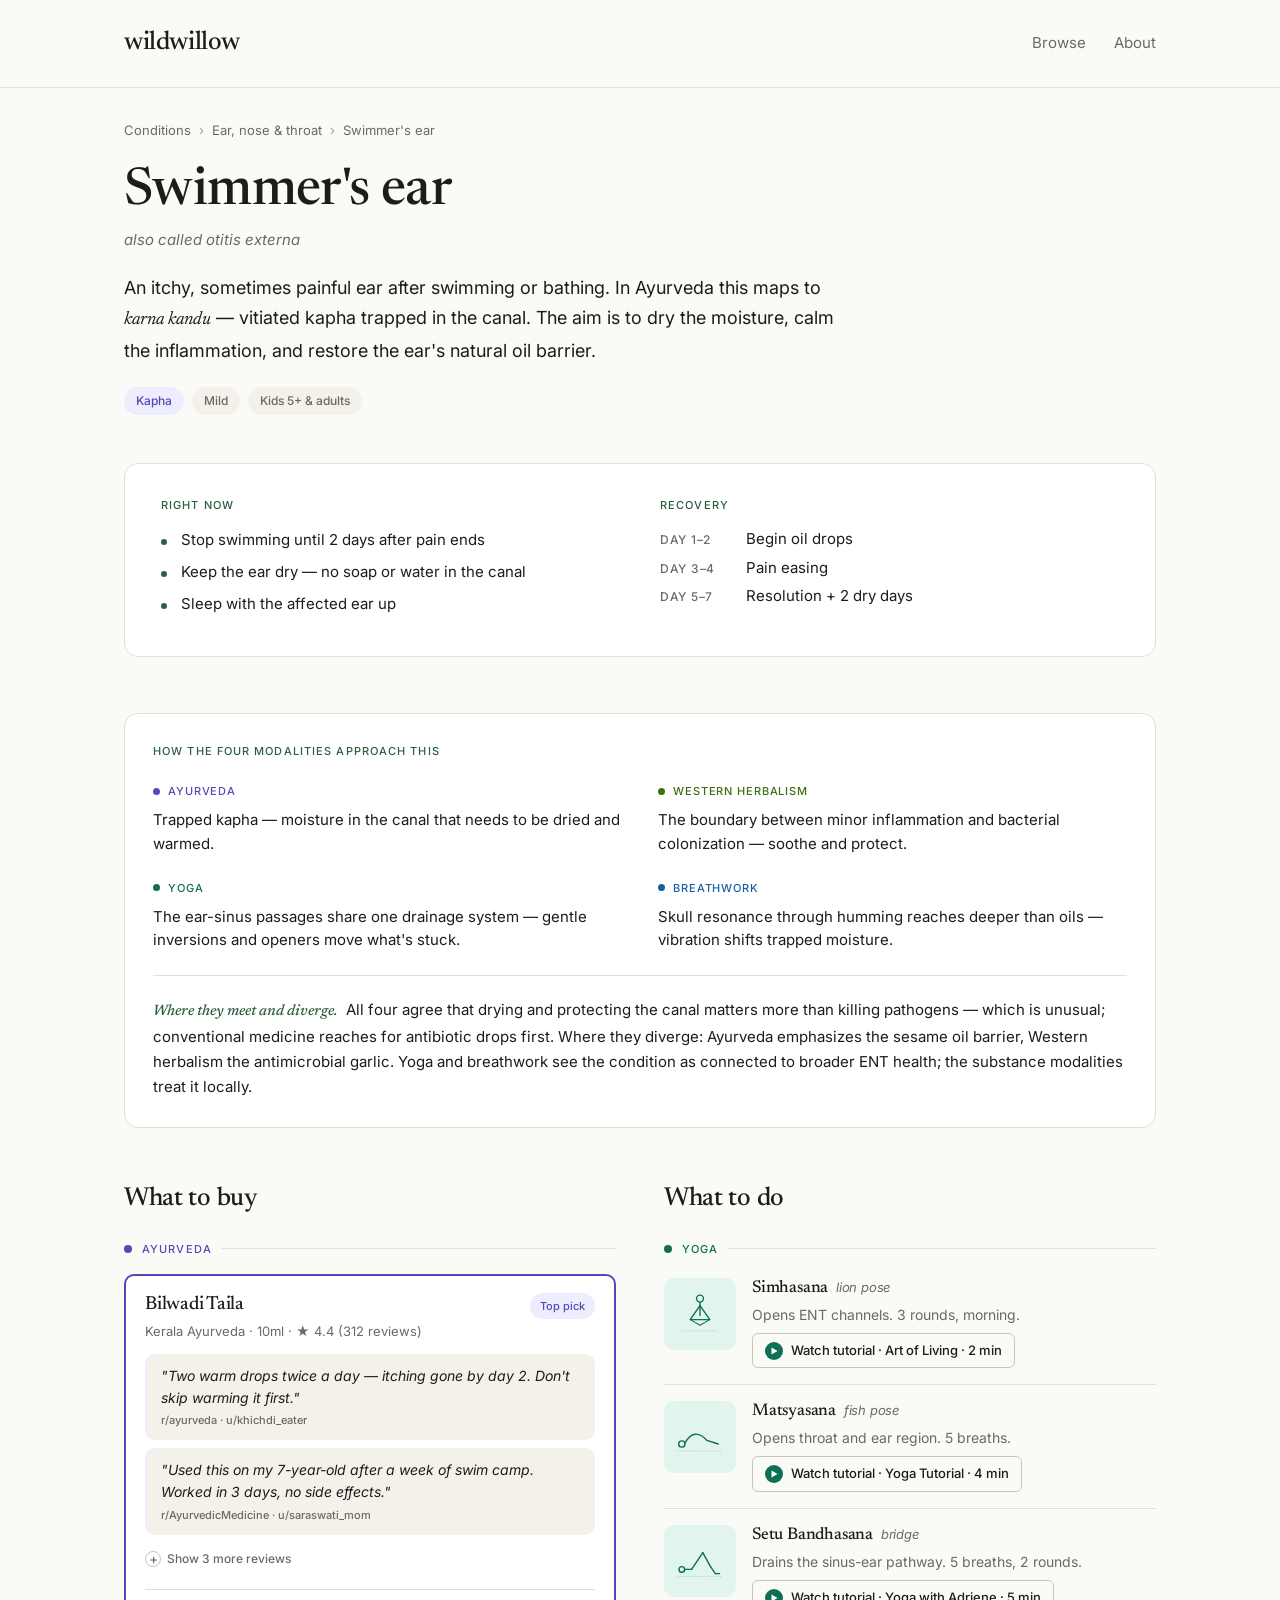
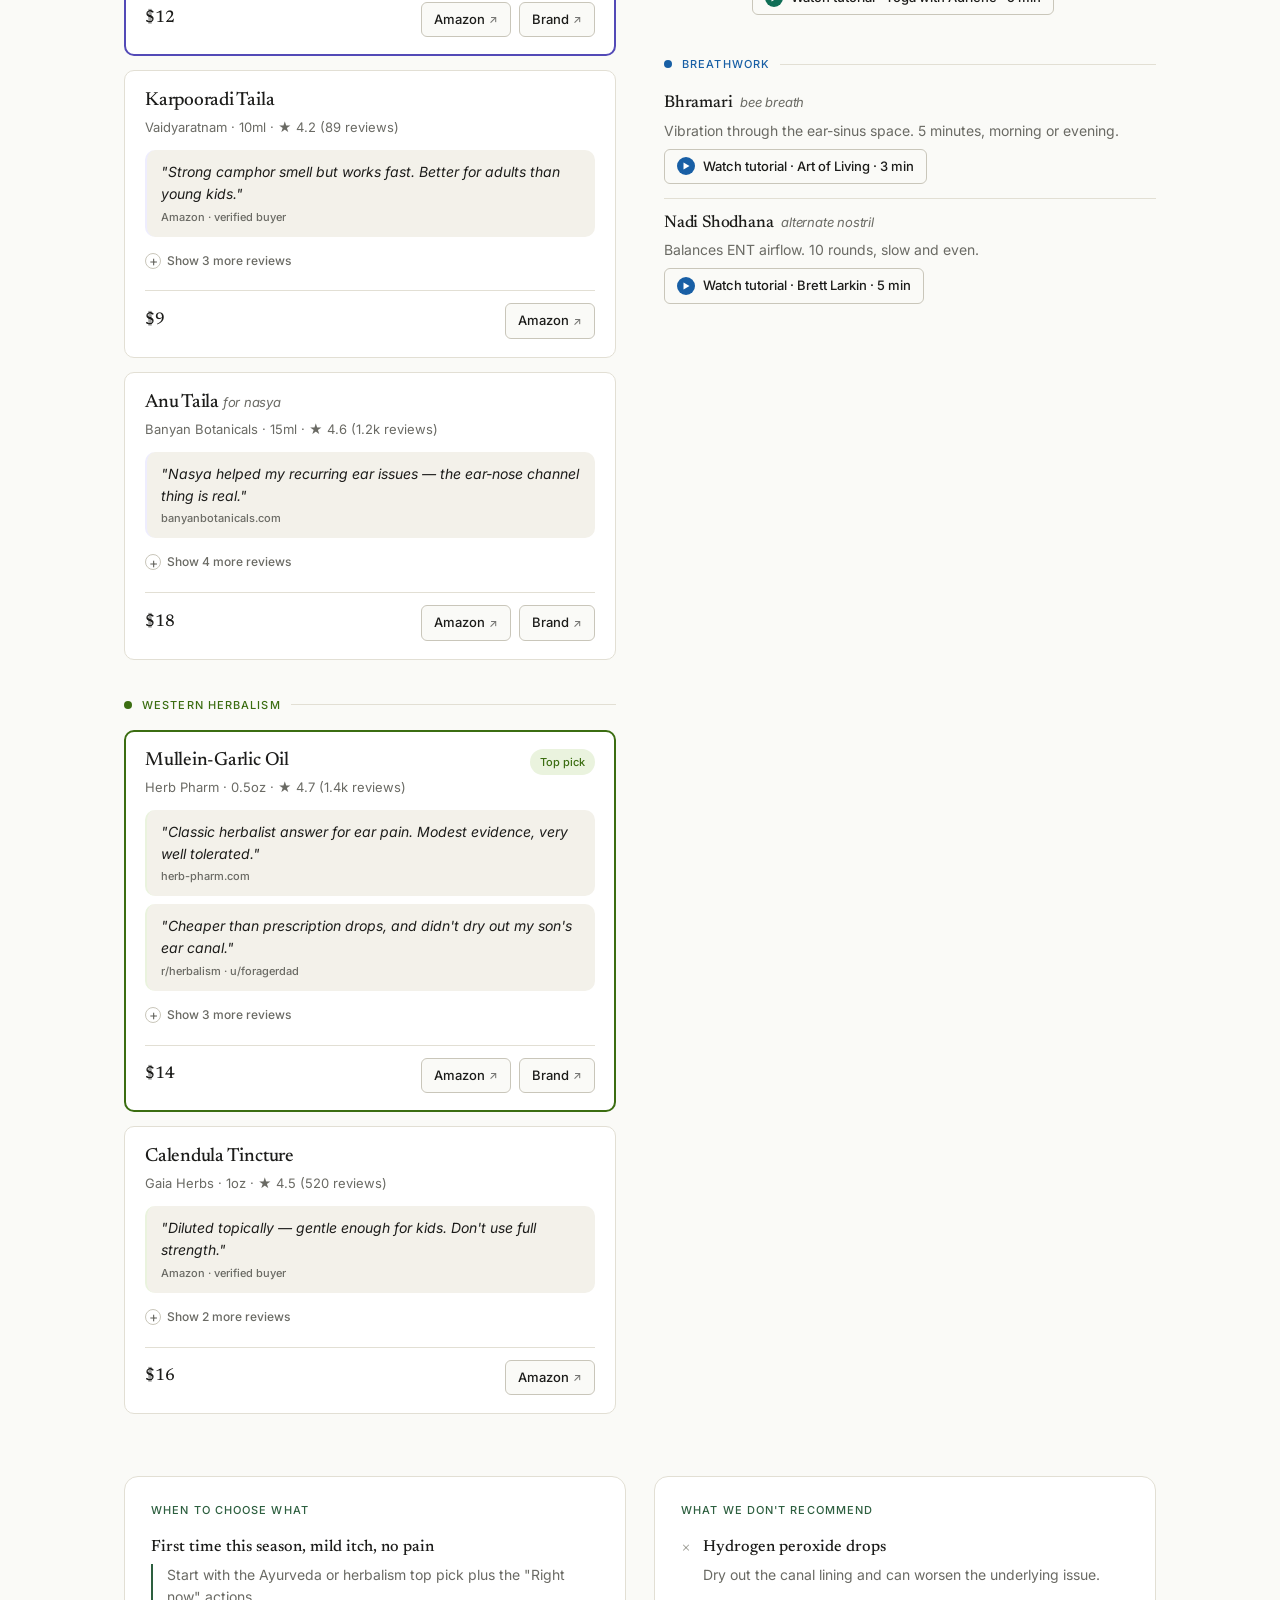
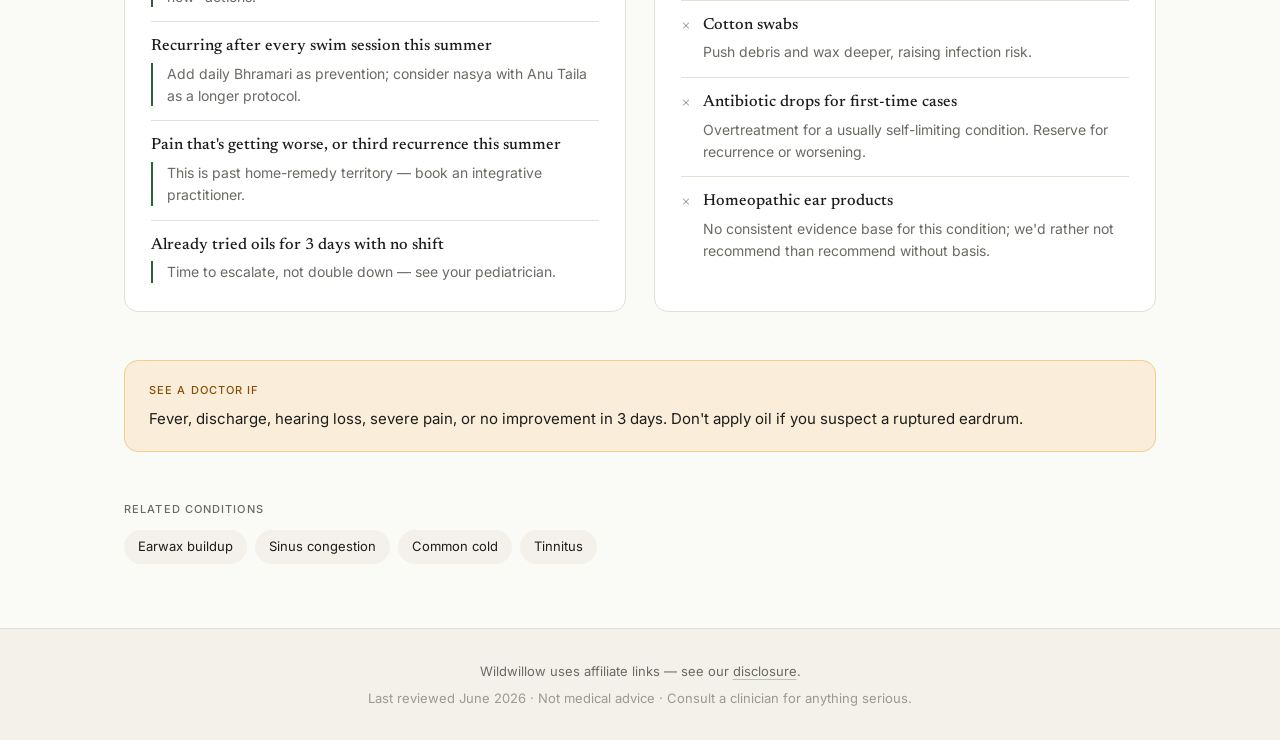
==== commit c8cb734c: "Add files via upload" ====
--- a/swimmers-ear.html
+++ b/swimmers-ear.html
@@ -64,6 +64,46 @@
       </section>
     </div>
 
+    <section class="modality-overview">
+      <p class="section-label">How the four modalities approach this</p>
+
+      <div class="modality-perspectives">
+        <div class="perspective" data-modality="ayurveda">
+          <div class="perspective-marker">
+            <span class="dot"></span>
+            <span class="label">Ayurveda</span>
+          </div>
+          <p>Trapped kapha — moisture in the canal that needs to be dried and warmed.</p>
+        </div>
+        <div class="perspective" data-modality="herbalism">
+          <div class="perspective-marker">
+            <span class="dot"></span>
+            <span class="label">Western herbalism</span>
+          </div>
+          <p>The boundary between minor inflammation and bacterial colonization — soothe and protect.</p>
+        </div>
+        <div class="perspective" data-modality="yoga">
+          <div class="perspective-marker">
+            <span class="dot"></span>
+            <span class="label">Yoga</span>
+          </div>
+          <p>The ear-sinus passages share one drainage system — gentle inversions and openers move what's stuck.</p>
+        </div>
+        <div class="perspective" data-modality="breathwork">
+          <div class="perspective-marker">
+            <span class="dot"></span>
+            <span class="label">Breathwork</span>
+          </div>
+          <p>Skull resonance through humming reaches deeper than oils — vibration shifts trapped moisture.</p>
+        </div>
+      </div>
+
+      <p class="synthesis">
+        <span class="synthesis-label">Where they meet and diverge.</span>
+        All four agree that drying and protecting the canal matters more than killing pathogens — which is unusual; conventional medicine reaches for antibiotic drops first. Where they diverge: Ayurveda emphasizes the sesame oil barrier, Western herbalism the antimicrobial garlic. Yoga and breathwork see the condition as connected to broader ENT health; the substance modalities treat it locally.
+      </p>
+    </section>
+
     <div class="results-grid">
 
       <section class="column">
@@ -407,6 +447,52 @@
 
     </div>
 
+    <div class="editorial-pair">
+      <section class="decision-aid">
+        <p class="section-label">When to choose what</p>
+        <ul class="scenarios">
+          <li class="scenario">
+            <p class="scenario-case">First time this season, mild itch, no pain</p>
+            <p class="scenario-action">Start with the Ayurveda or herbalism top pick plus the "Right now" actions.</p>
+          </li>
+          <li class="scenario">
+            <p class="scenario-case">Recurring after every swim session this summer</p>
+            <p class="scenario-action">Add daily Bhramari as prevention; consider nasya with Anu Taila as a longer protocol.</p>
+          </li>
+          <li class="scenario">
+            <p class="scenario-case">Pain that's getting worse, or third recurrence this summer</p>
+            <p class="scenario-action">This is past home-remedy territory — book an integrative practitioner.</p>
+          </li>
+          <li class="scenario">
+            <p class="scenario-case">Already tried oils for 3 days with no shift</p>
+            <p class="scenario-action">Time to escalate, not double down — see your pediatrician.</p>
+          </li>
+        </ul>
+      </section>
+
+      <section class="skip-list">
+        <p class="section-label">What we don't recommend</p>
+        <ul class="skip-items">
+          <li>
+            <p class="skip-item">Hydrogen peroxide drops</p>
+            <p class="skip-reason">Dry out the canal lining and can worsen the underlying issue.</p>
+          </li>
+          <li>
+            <p class="skip-item">Cotton swabs</p>
+            <p class="skip-reason">Push debris and wax deeper, raising infection risk.</p>
+          </li>
+          <li>
+            <p class="skip-item">Antibiotic drops for first-time cases</p>
+            <p class="skip-reason">Overtreatment for a usually self-limiting condition. Reserve for recurrence or worsening.</p>
+          </li>
+          <li>
+            <p class="skip-item">Homeopathic ear products</p>
+            <p class="skip-reason">No consistent evidence base for this condition; we'd rather not recommend than recommend without basis.</p>
+          </li>
+        </ul>
+      </section>
+    </div>
+
     <aside class="doctor-callout" role="note">
       <p class="callout-label">See a doctor if</p>
       <p>Fever, discharge, hearing loss, severe pain, or no improvement in 3 days. Don't apply oil if you suspect a ruptured eardrum.</p>
--- a/styles.css
+++ b/styles.css
@@ -651,6 +651,191 @@
   color: var(--text-dim);
 }
 
+/* ===== Modality overview (cross-tradition framing) ===== */
+
+.modality-overview {
+  margin-bottom: 56px;
+  padding: 28px;
+  background: var(--surface);
+  border: 1px solid var(--border);
+  border-radius: var(--radius-lg);
+}
+
+.modality-overview .section-label {
+  margin-bottom: 22px;
+  color: var(--accent);
+}
+
+.modality-perspectives {
+  display: grid;
+  grid-template-columns: 1fr;
+  gap: 20px;
+  margin-bottom: 22px;
+  padding-bottom: 24px;
+  border-bottom: 1px solid var(--border);
+}
+
+.perspective {
+  display: flex;
+  flex-direction: column;
+  gap: 8px;
+}
+
+.perspective-marker {
+  display: flex;
+  align-items: center;
+  gap: 8px;
+}
+
+.perspective-marker .dot {
+  width: 7px;
+  height: 7px;
+  border-radius: 50%;
+  flex-shrink: 0;
+}
+
+.perspective-marker .label {
+  font-size: 11px;
+  font-weight: 500;
+  text-transform: uppercase;
+  letter-spacing: 0.08em;
+}
+
+.perspective[data-modality="ayurveda"] .dot { background: var(--ayurveda); }
+.perspective[data-modality="ayurveda"] .label { color: var(--ayurveda); }
+.perspective[data-modality="herbalism"] .dot { background: var(--herbalism); }
+.perspective[data-modality="herbalism"] .label { color: var(--herbalism); }
+.perspective[data-modality="yoga"] .dot { background: var(--yoga); }
+.perspective[data-modality="yoga"] .label { color: var(--yoga); }
+.perspective[data-modality="breathwork"] .dot { background: var(--breathwork); }
+.perspective[data-modality="breathwork"] .label { color: var(--breathwork); }
+
+.perspective p {
+  font-size: 15px;
+  line-height: 1.55;
+  color: var(--text);
+  margin: 0;
+}
+
+.synthesis {
+  font-size: 15px;
+  line-height: 1.65;
+  color: var(--text);
+  margin: 0;
+}
+
+.synthesis-label {
+  font-family: 'Newsreader', Georgia, serif;
+  font-style: italic;
+  font-weight: 500;
+  color: var(--accent);
+  margin-right: 4px;
+}
+
+/* ===== Editorial pair: decision aid + skip list ===== */
+
+.editorial-pair {
+  display: grid;
+  grid-template-columns: 1fr;
+  gap: 24px;
+  margin-bottom: 48px;
+}
+
+.decision-aid,
+.skip-list {
+  padding: 24px 26px;
+  background: var(--surface);
+  border: 1px solid var(--border);
+  border-radius: var(--radius-lg);
+}
+
+.decision-aid .section-label,
+.skip-list .section-label {
+  margin-bottom: 18px;
+  color: var(--accent);
+}
+
+.scenarios,
+.skip-items {
+  list-style: none;
+}
+
+.scenario {
+  padding: 14px 0;
+  border-top: 1px solid var(--border);
+}
+
+.scenario:first-child {
+  padding-top: 0;
+  border-top: none;
+}
+
+.scenario:last-child {
+  padding-bottom: 4px;
+}
+
+.scenario-case {
+  font-family: 'Newsreader', Georgia, serif;
+  font-size: 16px;
+  font-weight: 500;
+  color: var(--text);
+  margin: 0 0 6px;
+  line-height: 1.3;
+}
+
+.scenario-action {
+  font-size: 14px;
+  line-height: 1.55;
+  color: var(--text-muted);
+  padding-left: 14px;
+  border-left: 2px solid var(--accent);
+  margin: 0;
+}
+
+.skip-items li {
+  padding: 14px 0;
+  border-top: 1px solid var(--border);
+}
+
+.skip-items li:first-child {
+  padding-top: 0;
+  border-top: none;
+}
+
+.skip-items li:last-child {
+  padding-bottom: 4px;
+}
+
+.skip-item {
+  font-family: 'Newsreader', Georgia, serif;
+  font-size: 16px;
+  font-weight: 500;
+  color: var(--text);
+  margin: 0 0 6px;
+  line-height: 1.3;
+  position: relative;
+  padding-left: 22px;
+}
+
+.skip-item::before {
+  content: '×';
+  position: absolute;
+  left: 0;
+  top: -2px;
+  color: var(--text-dim);
+  font-size: 20px;
+  line-height: 1.2;
+  font-weight: 400;
+}
+
+.skip-reason {
+  font-size: 14px;
+  line-height: 1.55;
+  color: var(--text-muted);
+  padding-left: 22px;
+  margin: 0;
+}
+
 /* ===== Responsive ===== */
 
 @media (min-width: 720px) {
@@ -659,6 +844,11 @@
     gap: 40px;
     padding: 32px 36px;
   }
+
+  .modality-perspectives {
+    grid-template-columns: 1fr 1fr;
+    gap: 24px 36px;
+  }
 }
 
 @media (min-width: 920px) {
@@ -667,6 +857,11 @@
     gap: 48px;
   }
 
+  .editorial-pair {
+    grid-template-columns: 1fr 1fr;
+    gap: 28px;
+  }
+
   .condition-header h1 { font-size: 52px; }
 }
 
@@ -683,6 +878,505 @@
 
   .practices-yoga li { gap: 12px; }
   .pose-illustration { width: 60px; height: 60px; }
+}
+
+/* =====================================
+   VISION DOCUMENT
+   ===================================== */
+
+.vision-page {
+  background: var(--bg);
+}
+
+.vision-header {
+  border-bottom: 1px solid var(--border);
+  padding: 22px 0;
+}
+
+.vision-header-inner {
+  display: flex;
+  align-items: center;
+  justify-content: space-between;
+}
+
+.vision-meta {
+  font-size: 12px;
+  color: var(--text-muted);
+  font-style: italic;
+  letter-spacing: 0.02em;
+}
+
+.vision-article {
+  max-width: 680px;
+  margin: 0 auto;
+  padding: 0 24px;
+}
+
+.vision-intro {
+  padding-top: 80px;
+  padding-bottom: 48px;
+  border-bottom: 1px solid var(--border);
+  margin-bottom: 48px;
+}
+
+.vision-eyebrow {
+  font-size: 12px;
+  font-weight: 500;
+  text-transform: uppercase;
+  letter-spacing: 0.12em;
+  color: var(--accent);
+  margin-bottom: 18px;
+}
+
+.vision-intro h1 {
+  font-family: 'Newsreader', Georgia, serif;
+  font-size: 56px;
+  font-weight: 500;
+  line-height: 1.05;
+  letter-spacing: -0.02em;
+  margin-bottom: 22px;
+  color: var(--text);
+}
+
+.vision-deck {
+  font-family: 'Newsreader', Georgia, serif;
+  font-size: 19px;
+  font-style: italic;
+  line-height: 1.5;
+  color: var(--text-muted);
+  max-width: 580px;
+}
+
+.vision-article .lede {
+  font-size: 19px;
+  line-height: 1.65;
+  color: var(--text);
+  margin-bottom: 24px;
+  font-weight: 400;
+}
+
+.vision-article .lede::first-letter {
+  font-family: 'Newsreader', Georgia, serif;
+  font-size: 64px;
+  font-weight: 500;
+  float: left;
+  line-height: 0.95;
+  margin-right: 12px;
+  margin-top: 4px;
+  color: var(--accent);
+}
+
+.vision-article > p {
+  font-size: 17px;
+  line-height: 1.7;
+  color: var(--text);
+  margin-bottom: 24px;
+}
+
+.vision-section {
+  margin-top: 56px;
+  margin-bottom: 56px;
+}
+
+.vision-section h2 {
+  font-family: 'Newsreader', Georgia, serif;
+  font-size: 32px;
+  font-weight: 500;
+  line-height: 1.2;
+  letter-spacing: -0.015em;
+  color: var(--text);
+  margin-bottom: 20px;
+}
+
+.vision-section p {
+  font-size: 17px;
+  line-height: 1.7;
+  color: var(--text);
+  margin-bottom: 20px;
+}
+
+.vision-section p:last-child {
+  margin-bottom: 0;
+}
+
+.vision-section strong {
+  font-weight: 600;
+  color: var(--text);
+}
+
+.placeholder {
+  background: rgba(45, 95, 63, 0.08);
+  color: var(--accent);
+  padding: 2px 8px;
+  border-radius: 4px;
+  font-family: 'Inter', sans-serif;
+  font-size: 0.95em;
+  font-weight: 500;
+}
+
+/* ===== Three-layer diagram ===== */
+
+.layers-diagram {
+  display: flex;
+  flex-direction: column;
+  gap: 16px;
+  margin: 32px 0 36px;
+}
+
+.layer {
+  display: flex;
+  gap: 20px;
+  padding: 22px 24px;
+  background: var(--surface);
+  border: 1px solid var(--border);
+  border-radius: var(--radius-lg);
+  border-left: 3px solid var(--accent);
+}
+
+.layer-num {
+  font-family: 'Newsreader', Georgia, serif;
+  font-size: 28px;
+  font-weight: 500;
+  color: var(--accent);
+  line-height: 1;
+  width: 36px;
+  flex-shrink: 0;
+}
+
+.layer-body {
+  flex: 1;
+  min-width: 0;
+}
+
+.layer-body h3 {
+  font-family: 'Newsreader', Georgia, serif;
+  font-size: 20px;
+  font-weight: 500;
+  line-height: 1.25;
+  margin-bottom: 4px;
+  color: var(--text);
+}
+
+.layer-business {
+  font-size: 12px;
+  font-weight: 500;
+  text-transform: uppercase;
+  letter-spacing: 0.08em;
+  color: var(--accent);
+  margin-bottom: 10px;
+}
+
+.layer-detail {
+  font-size: 15px;
+  line-height: 1.6;
+  color: var(--text-muted);
+  margin: 0;
+}
+
+/* ===== Phases grid ===== */
+
+.phases-grid {
+  display: grid;
+  grid-template-columns: 1fr;
+  gap: 16px;
+  margin: 32px 0 36px;
+}
+
+.phase {
+  padding: 22px 24px;
+  background: var(--surface);
+  border: 1px solid var(--border);
+  border-radius: var(--radius-lg);
+}
+
+.phase-label {
+  font-size: 11px;
+  font-weight: 500;
+  text-transform: uppercase;
+  letter-spacing: 0.12em;
+  color: var(--text-muted);
+  margin-bottom: 8px;
+}
+
+.phase-headline {
+  font-family: 'Newsreader', Georgia, serif;
+  font-size: 22px;
+  font-weight: 500;
+  line-height: 1.2;
+  color: var(--text);
+  margin-bottom: 14px;
+}
+
+.phase-details {
+  list-style: none;
+  padding: 0;
+  margin: 0;
+}
+
+.phase-details li {
+  font-size: 14px;
+  line-height: 1.55;
+  color: var(--text-muted);
+  padding-left: 16px;
+  position: relative;
+  margin-bottom: 6px;
+}
+
+.phase-details li::before {
+  content: '';
+  position: absolute;
+  left: 0;
+  top: 9px;
+  width: 5px;
+  height: 5px;
+  border-radius: 50%;
+  background: var(--accent);
+}
+
+/* ===== Founder + risk blocks ===== */
+
+.founder-block,
+.risk-block {
+  padding: 18px 22px;
+  background: var(--surface);
+  border: 1px solid var(--border);
+  border-radius: var(--radius);
+  margin-bottom: 14px;
+}
+
+.founder-name,
+.risk-name {
+  font-family: 'Newsreader', Georgia, serif;
+  font-size: 18px;
+  font-weight: 500;
+  color: var(--text);
+  margin-bottom: 8px;
+}
+
+.risk-name {
+  color: var(--accent);
+}
+
+.founder-block p:last-child,
+.risk-block p:last-child {
+  font-size: 15px;
+  line-height: 1.6;
+  color: var(--text);
+  margin: 0;
+}
+
+.risk-block p:last-child {
+  color: var(--text-muted);
+}
+
+/* ===== Close ===== */
+
+.vision-close {
+  margin-top: 64px;
+  padding-top: 48px;
+  border-top: 1px solid var(--border);
+  padding-bottom: 80px;
+}
+
+.signature {
+  font-family: 'Newsreader', Georgia, serif;
+  font-style: italic;
+  font-size: 18px;
+  color: var(--accent);
+  margin-top: 24px !important;
+}
+
+/* ===== Footer ===== */
+
+.vision-footer {
+  border-top: 1px solid var(--border);
+  background: var(--surface-subtle);
+  padding: 24px 0;
+}
+
+.vision-footer p {
+  font-size: 12px;
+  color: var(--text-muted);
+  text-align: center;
+  font-style: italic;
+}
+
+/* ===== TAM/SAM grid ===== */
+
+.tam-grid {
+  display: grid;
+  grid-template-columns: 1fr;
+  gap: 18px;
+  margin: 20px 0 32px;
+}
+
+.tam-block {
+  padding: 22px 24px;
+  background: var(--surface);
+  border: 1px solid var(--border);
+  border-radius: var(--radius-lg);
+}
+
+.tam-label {
+  font-size: 11px;
+  font-weight: 500;
+  text-transform: uppercase;
+  letter-spacing: 0.12em;
+  color: var(--accent);
+  margin-bottom: 16px;
+  padding-bottom: 14px;
+  border-bottom: 1px solid var(--border);
+}
+
+.tam-line {
+  margin-bottom: 16px;
+}
+
+.tam-line:last-child {
+  margin-bottom: 0;
+}
+
+.tam-headline {
+  font-family: 'Newsreader', Georgia, serif;
+  font-size: 13px;
+  font-weight: 500;
+  letter-spacing: 0.08em;
+  text-transform: uppercase;
+  color: var(--text-muted);
+  margin-bottom: 4px !important;
+}
+
+.tam-value {
+  font-family: 'Newsreader', Georgia, serif;
+  font-size: 22px;
+  font-weight: 500;
+  letter-spacing: -0.01em;
+  text-transform: none;
+  color: var(--text);
+  margin-left: 8px;
+}
+
+.tam-detail {
+  font-size: 13px !important;
+  line-height: 1.5 !important;
+  color: var(--text-muted) !important;
+  margin: 0 !important;
+}
+
+/* ===== Practitioner breakdown sidebar ===== */
+
+.breakdown {
+  margin-top: 36px;
+  padding: 28px 30px;
+  background: var(--surface-subtle, var(--surface));
+  border: 1px solid var(--border);
+  border-radius: var(--radius-lg);
+  border-left: 3px solid var(--accent);
+}
+
+.breakdown-label {
+  font-family: 'Newsreader', Georgia, serif;
+  font-size: 13px;
+  font-style: italic;
+  font-weight: 500;
+  color: var(--accent);
+  margin-bottom: 4px !important;
+}
+
+.breakdown-intro {
+  font-size: 14px !important;
+  line-height: 1.55 !important;
+  color: var(--text-muted) !important;
+  margin-bottom: 24px !important;
+  padding-bottom: 18px;
+  border-bottom: 1px solid var(--border);
+}
+
+.breakdown-subheader {
+  font-family: 'Newsreader', Georgia, serif;
+  font-size: 17px;
+  font-weight: 500;
+  color: var(--text);
+  margin: 0 0 4px !important;
+  line-height: 1.3;
+}
+
+.breakdown-subheader-second {
+  margin-top: 24px !important;
+}
+
+.breakdown-note {
+  font-size: 13px !important;
+  font-style: italic;
+  color: var(--text-muted) !important;
+  margin-bottom: 12px !important;
+}
+
+.breakdown-list {
+  list-style: none;
+  padding: 0;
+  margin: 0 0 12px;
+}
+
+.breakdown-list li {
+  display: flex;
+  justify-content: space-between;
+  align-items: baseline;
+  padding: 9px 0;
+  border-top: 1px solid var(--border);
+  font-size: 14px;
+  line-height: 1.4;
+  color: var(--text);
+  gap: 16px;
+}
+
+.breakdown-list li:first-child {
+  border-top: none;
+  padding-top: 4px;
+}
+
+.breakdown-list .count {
+  font-family: 'Newsreader', Georgia, serif;
+  font-weight: 500;
+  color: var(--accent);
+  white-space: nowrap;
+  font-variant-numeric: tabular-nums;
+}
+
+.breakdown-total {
+  font-size: 13px !important;
+  font-style: italic;
+  color: var(--text-muted) !important;
+  margin: 8px 0 0 !important;
+}
+
+/* ===== Vision page responsive ===== */
+
+@media (min-width: 720px) {
+  .phases-grid {
+    grid-template-columns: repeat(3, 1fr);
+    gap: 16px;
+  }
+
+  .tam-grid {
+    grid-template-columns: 1fr 1fr;
+    gap: 20px;
+  }
+}
+
+@media (max-width: 520px) {
+  .vision-intro { padding-top: 56px; padding-bottom: 36px; margin-bottom: 36px; }
+  .vision-intro h1 { font-size: 38px; }
+  .vision-deck { font-size: 17px; }
+  .vision-article .lede { font-size: 17px; }
+  .vision-article .lede::first-letter { font-size: 52px; }
+  .vision-section h2 { font-size: 26px; }
+  .vision-section { margin-top: 44px; margin-bottom: 44px; }
+  .layer { flex-direction: column; gap: 10px; padding: 18px 20px; }
+  .layer-num { font-size: 24px; width: auto; }
+  .breakdown { padding: 22px 20px; }
+  .tam-block { padding: 18px 20px; }
+  .tam-value { font-size: 20px; }
 }
 
 /* =====================================
